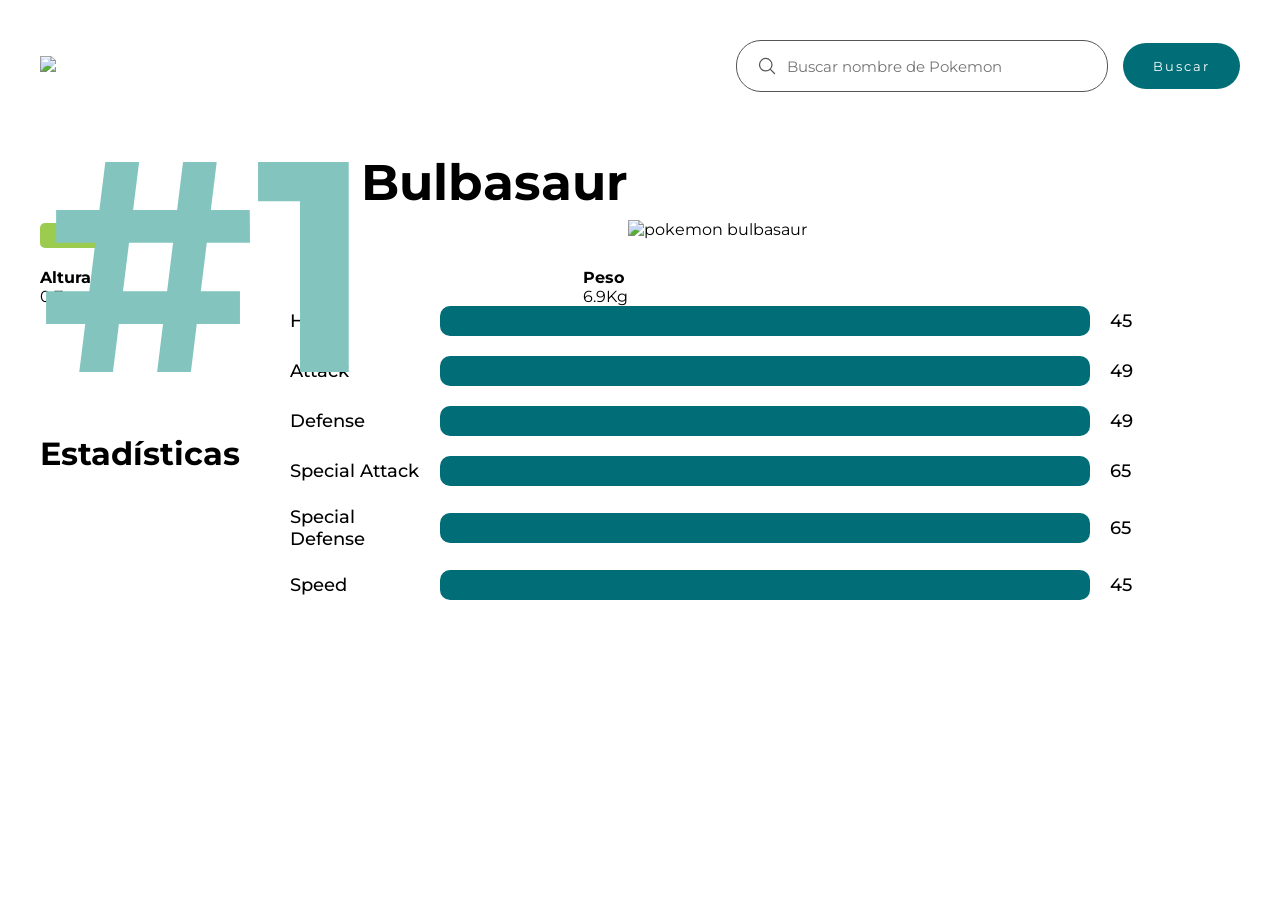
==== pokemon.html @ 8ddf7ab1 "version base de pokedex en html" ====
<!DOCTYPE html>
<html lang="en">
	<head>
		<meta charset="UTF-8" />
		<meta http-equiv="X-UA-Compatible" content="IE=edge" />
		<meta
			name="viewport"
			content="width=device-width, initial-scale=1.0"
		/>
		<title>Pokemon</title>
		<link rel="stylesheet" href="styles.css" />
	</head>
	<body>
		<header class="container">
			<a href="index.html" class="logo">
				<img src="img/pokedex_logo.png"/>
			</a>
			<form>
				<div class="form-group">
					<svg
						xmlns="http://www.w3.org/2000/svg"
						fill="none"
						viewBox="0 0 24 24"
						stroke-width="1.5"
						stroke="currentColor"
						class="icon-search"
					>
						<path
							stroke-linecap="round"
							stroke-linejoin="round"
							d="M21 21l-5.197-5.197m0 0A7.5 7.5 0 105.196 5.196a7.5 7.5 0 0010.607 10.607z"
						/>
					</svg>
					<input
						type="search"
						placeholder="Buscar nombre de Pokemon"
					/>
				</div>

				<button class="btn-search">Buscar</button>
			</form>
		</header>

		<main class="container main-pokemon">
			<div class="header-main-pokemon">
				<span class="number-pokemon">#1</span>
				<div class="container-img-pokemon">
					<img
						src="https://assets.pokemon.com/assets/cms2/img/pokedex/detail/001.png"
						alt="pokemon bulbasaur"
					/>
				</div>

				<div class="container-info-pokemon">
					<h1>Bulbasaur</h1>
					<div class="card-types">
						<span class="grass">Planta</span>
					</div>
					<div class="info-pokemon">
						<div class="group-info">
							<p>Altura</p>
							<span>0.7m</span>
						</div>
						<div class="group-info">
							<p>Peso</p>
							<span>6.9Kg</span>
						</div>
					</div>
				</div>
			</div>

			<div class="container-stats">
                <h1>Estadísticas</h1>
                <div class="stats">
                    <div class="stat-group">
                        <span>Hp</span>
                        <div class="progress-bar"></div>
                        <span class="counter-stat">45</span>
                    </div>
                    <div class="stat-group">
                        <span>Attack</span>
                        <div class="progress-bar"></div>
                        <span class="counter-stat">49</span>
                    </div>
                    <div class="stat-group">
                        <span>Defense</span>
                        <div class="progress-bar"></div>
                        <span class="counter-stat">49</span>
                    </div>
                    <div class="stat-group">
                        <span>Special Attack</span>
                        <div class="progress-bar"></div>
                        <span class="counter-stat">65</span>
                    </div>
                    <div class="stat-group">
                        <span>Special Defense</span>
                        <div class="progress-bar"></div>
                        <span class="counter-stat">65</span>
                    </div>
                    <div class="stat-group">
                        <span>Speed</span>
                        <div class="progress-bar"></div>
                        <span class="counter-stat">45</span>
                    </div>
                </div>
            </div>
		</main>
	</body>
</html>
---- styles.css ----
@import url('https://fonts.googleapis.com/css2?family=Montserrat:wght@300;500;700&display=swap');

:root{
    --color-fire: #ff7402;
	--color-grass: #9bcc50;
	--color-steel: #9eb7b8;
	--color-water: #4592c4;
	--color-psychic: #f366b9;
	--color-ground: #ab9842;
	--color-ice: #51c4e7;
	--color-flying: #3dc7ef;
	--color-ghost: #4d5b64;
	--color-normal: #a4acaf;
	--color-poison: #7e0058;
	--color-rock: #a38c21;
	--color-fighting: #d56723;
	--color-dark: #707070;
	--color-bug: #729f3f;
	--color-dragon: linear-gradient(180deg, #53a4cf 50%, #f16e57 50%);
	--color-electric: #bba909;
	--color-fairy: #fdb9e9;
	--color-shadow: #7b62a3;
	--color-unknow: #757575;

	--color-primary: #006d77;
	--color-primary-hover: #83c5be;
}

*{
    margin: 0;
    padding: 0;
    box-sizing: border-box;
}

body{
    font-family: 'Montserrat';
}

/* Globales */
.container{
    max-width: 1200px;
    margin: 0 auto;
}

/* header */

header{
    display: flex;
    align-items: center;
    justify-content: space-between;

    padding: 40px 0;
}

.logo img{
    width: 150px;
}

header form{
    display: flex;
    align-items: center;

    gap: 15px;
}

.form-group{
    display: flex;
    align-items: center;
    gap: 10px;

    border: 1px solid #555;
    padding: 15px 20px;
    border-radius: 25px;
}

.form-group input{
    font-family: inherit;
    width: 300px;
    border: none;
    outline: none;
    font-size: 15px;
}


.icon-search{
    width: 20px;
    height: 20px;
    stroke: #555;
}

.btn-search{
    border: none;
    outline: none;
    border-radius: 25px;
    font-family: inherit;
    padding: 15px 30px;
    cursor: pointer;
    letter-spacing: 2px;
    background-color: var(--color-primary);
    color: #fff;
}

.btn-search:hover{
    background-color: var(--color-primary-hover);
    color: #000;
}

/* Btn Filter */
.container-filter{
    display: flex;
}

.icon-filter{
    display: flex;
    align-items: center;
    gap: 15px;

    margin-bottom: 20px;
    cursor: pointer;
}

.icon-filter .icon{
    width: 30px;
    height: 30px;
    stroke: #555;
}

/* Card List Pokemon */
.card-list-pokemon{
    display: grid;
    grid-template-columns: repeat(4, 1fr);
    gap: 20px;
}

.card-pokemon {
    cursor: pointer;
    text-decoration: none;
}

.card-img{
    background-color: #e2e2e2;

    display: flex;
    align-items: center;
    justify-content: center;
    border-radius: 5px;
    height: 250px;
}

.card-img img{
    width: 100%;
    height: 100%;
}

.card-info{
    padding: 15px;
}

.card-info h3{
    color: #333;
}

.pokemon-id{
    display: block;
    color: #888;
    margin-bottom: 15px;
}

.card-types{
    display: flex;
    gap: 10px;
    margin-top: 10px;
}

.card-types span{
    font-size: 12px;
    padding: 5px 20px;
    border-radius: 5px;
    color: #e2e2e2;
}

/* Types of Pokemon */
.water {
	background-color: var(--color-water);
}

.grass {
	background-color: var(--color-grass);
}

.poison {
	background-color: var(--color-poison);
}

.fire {
	background-color: var(--color-fire);
}

.bug {
	background-color: var(--color-bug);
}

.dragon {
	background: var(--color-dragon);
}

.flying {
	background-color: var(--color-flying);
}

.ground {
	background-color: var(--color-ground);
}

.steel {
	background-color: var(--color-steel);
}

.psychic {
	background-color: var(--color-psychic);
}

.ice {
	background-color: var(--color-ice);
}

.ghost {
	background-color: var(--color-ghost);
}

.normal {
	background-color: var(--color-normal);
}

.rock {
	background-color: var(--color-rock);
}

.electric {
	background-color: var(--color-electric);
}

.fighting {
	background-color: var(--color-fighting);
}

.fairy {
	background-color: var(--color-fairy);
}

.dark {
	background-color: var(--color-dark);
}

/* Container Filters */
.container-filters{
    display: flex;
    justify-content: center;

    position: fixed;
    top: 0;
    left: -300px;
    width: 250px;

    color: #555;
    background-color: #f2f2f2;
    height: 100%;
    padding-top: 140px;
    transition: all .3s linear;

}

.container-filters.active{
    left: 0;
}

.filter-by-type{
    display: flex;
    flex-direction: column;

    gap: 20px;
}

.filter-by-type span{
    font-weight: 700;
    font-size: 22px;
}

.group-type{
    display: flex;
    gap: 10px;

    margin-left: 15px ;
}

.group-type label{
    cursor: pointer;
}

/* 
======================================= 
Styles of Pokemon Single Page
======================================= 
*/

.main-pokemon{
    display: flex;
    flex-direction: column;
    margin-bottom: 50px;
}

.header-main-pokemon{
    margin-top: 20px;

    display: flex;
    align-items: center;

    position: relative;
}

.number-pokemon{
    position: absolute;
    top: -70px;
    left: 0;

    font-size: 300px;
    font-weight: 700;
    color: var(--color-primary-hover);
}

.container-img-pokemon{
    order: 2;
    flex: 1;
    padding: 25px 25px 25px 0;
}

.container-img-pokemon img{
    width: 100%;
}

.container-info-pokemon{
    display: flex;
    flex-direction: column;

    order: 1;
    flex: 1;
}

.container-info-pokemon h1{
    text-align: right;
    font-size: 50px;


}

.info-pokemon{
    display: flex;
    justify-content: space-between;

    margin-top: 20px;
}

.group-info p{
    font-weight: 700;
}

/* Stats */
.container-stats{
    display: flex;
    gap: 50px;
    align-items: center;
}

.stats{
    display: flex;
    flex-direction: column;
    gap: 20px;
    flex: 1;
}

.stat-group{
    display: flex;
    align-items: center;
    gap: 20px;
}

.stat-group span{
    flex: 20%;
    font-weight: 500;
    font-size: 18px;
}

.progress-bar{
    width: 100%;
    height: 30px;
    background-color: var(--color-primary);
    border-radius: 10px;
}
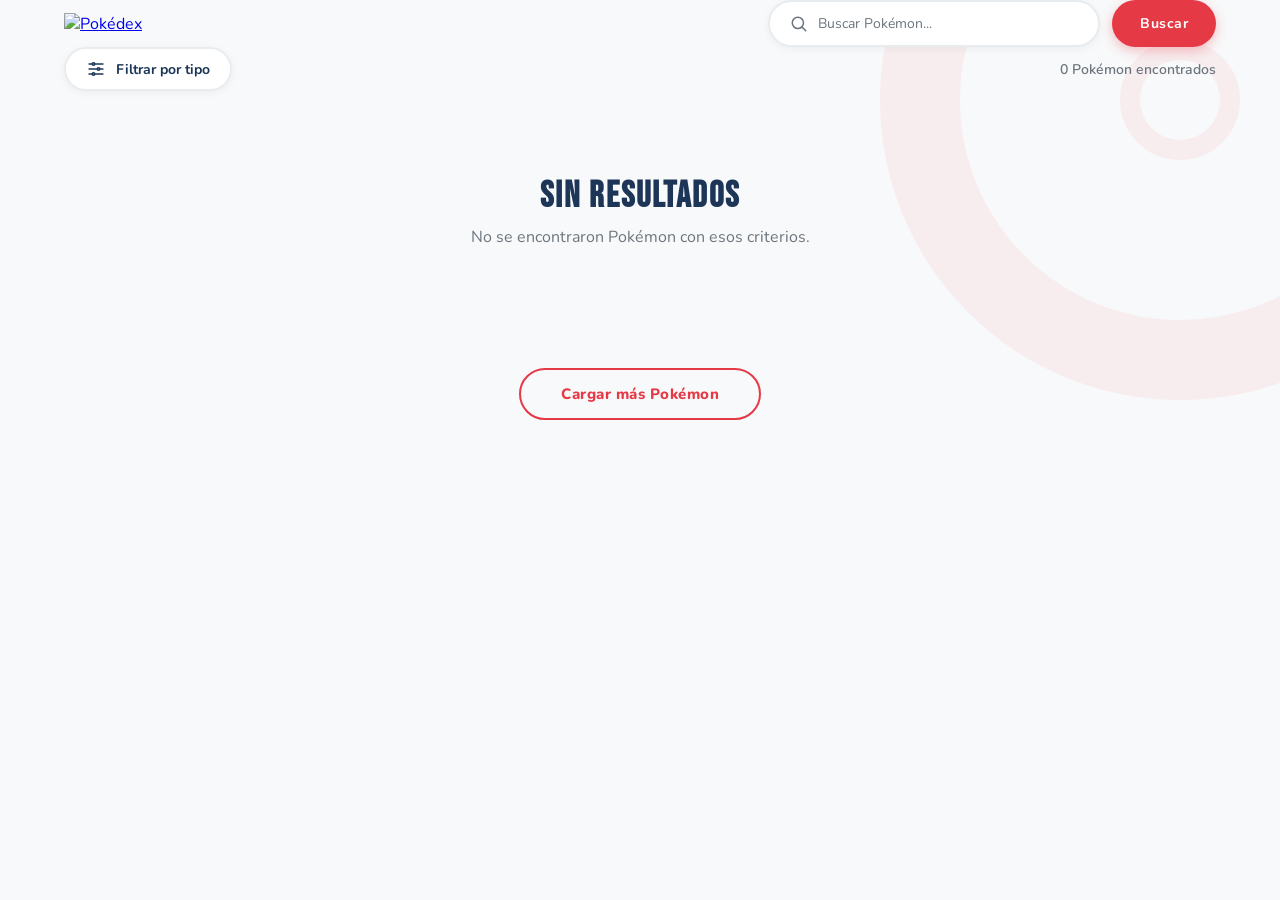
==== commit ba33908d: "feat:agregar nuevo módulo y refactorizar estructura existente añadiendo api y funcionalidades em int" ====
--- a/pokemon.html
+++ b/pokemon.html
@@ -1,109 +1,39 @@
 <!DOCTYPE html>
-<html lang="en">
-	<head>
-		<meta charset="UTF-8" />
-		<meta http-equiv="X-UA-Compatible" content="IE=edge" />
-		<meta
-			name="viewport"
-			content="width=device-width, initial-scale=1.0"
-		/>
-		<title>Pokemon</title>
-		<link rel="stylesheet" href="styles.css" />
-	</head>
-	<body>
-		<header class="container">
-			<a href="index.html" class="logo">
-				<img src="img/pokedex_logo.png"/>
-			</a>
-			<form>
-				<div class="form-group">
-					<svg
-						xmlns="http://www.w3.org/2000/svg"
-						fill="none"
-						viewBox="0 0 24 24"
-						stroke-width="1.5"
-						stroke="currentColor"
-						class="icon-search"
-					>
-						<path
-							stroke-linecap="round"
-							stroke-linejoin="round"
-							d="M21 21l-5.197-5.197m0 0A7.5 7.5 0 105.196 5.196a7.5 7.5 0 0010.607 10.607z"
-						/>
-					</svg>
-					<input
-						type="search"
-						placeholder="Buscar nombre de Pokemon"
-					/>
-				</div>
+<html lang="es">
+<head>
+    <meta charset="UTF-8" />
+    <meta name="viewport" content="width=device-width, initial-scale=1.0" />
+    <title>Pokémon</title>
+    <link rel="stylesheet" href="styles.css" />
+    <link rel="preconnect" href="https://fonts.googleapis.com">
+    <link href="https://fonts.googleapis.com/css2?family=Bebas+Neue&family=Nunito:wght@400;600;700;800&display=swap" rel="stylesheet">
+</head>
+<body class="pokemon-page">
 
-				<button class="btn-search">Buscar</button>
-			</form>
-		</header>
+    <header class="container">
+        <a href="index.html" class="logo">
+            <img src="https://raw.githubusercontent.com/PokeAPI/media/master/logo/pokeapi_256.png" alt="Pokédex" />
+        </a>
+        <a href="index.html" class="btn-back">
+            <svg xmlns="http://www.w3.org/2000/svg" fill="none" viewBox="0 0 24 24" stroke-width="2" stroke="currentColor" width="20" height="20">
+                <path stroke-linecap="round" stroke-linejoin="round" d="M10.5 19.5L3 12m0 0l7.5-7.5M3 12h18"/>
+            </svg>
+            Volver al Pokédex
+        </a>
+    </header>
 
-		<main class="container main-pokemon">
-			<div class="header-main-pokemon">
-				<span class="number-pokemon">#1</span>
-				<div class="container-img-pokemon">
-					<img
-						src="https://assets.pokemon.com/assets/cms2/img/pokedex/detail/001.png"
-						alt="pokemon bulbasaur"
-					/>
-				</div>
+    <main class="container main-pokemon" id="pokemon-detail">
+        <!-- Loading state -->
+        <div class="detail-loading">
+            <div class="skeleton-detail-img"></div>
+            <div class="skeleton-detail-info">
+                <div class="skeleton-line wide"></div>
+                <div class="skeleton-line medium"></div>
+                <div class="skeleton-line short"></div>
+            </div>
+        </div>
+    </main>
 
-				<div class="container-info-pokemon">
-					<h1>Bulbasaur</h1>
-					<div class="card-types">
-						<span class="grass">Planta</span>
-					</div>
-					<div class="info-pokemon">
-						<div class="group-info">
-							<p>Altura</p>
-							<span>0.7m</span>
-						</div>
-						<div class="group-info">
-							<p>Peso</p>
-							<span>6.9Kg</span>
-						</div>
-					</div>
-				</div>
-			</div>
-
-			<div class="container-stats">
-                <h1>Estadísticas</h1>
-                <div class="stats">
-                    <div class="stat-group">
-                        <span>Hp</span>
-                        <div class="progress-bar"></div>
-                        <span class="counter-stat">45</span>
-                    </div>
-                    <div class="stat-group">
-                        <span>Attack</span>
-                        <div class="progress-bar"></div>
-                        <span class="counter-stat">49</span>
-                    </div>
-                    <div class="stat-group">
-                        <span>Defense</span>
-                        <div class="progress-bar"></div>
-                        <span class="counter-stat">49</span>
-                    </div>
-                    <div class="stat-group">
-                        <span>Special Attack</span>
-                        <div class="progress-bar"></div>
-                        <span class="counter-stat">65</span>
-                    </div>
-                    <div class="stat-group">
-                        <span>Special Defense</span>
-                        <div class="progress-bar"></div>
-                        <span class="counter-stat">65</span>
-                    </div>
-                    <div class="stat-group">
-                        <span>Speed</span>
-                        <div class="progress-bar"></div>
-                        <span class="counter-stat">45</span>
-                    </div>
-                </div>
-            </div>
-		</main>
-	</body>
-</html>+    <script src="pokemon.js"></script>
+</body>
+</html>
--- a/styles.css
+++ b/styles.css
@@ -1,399 +1,903 @@
-@import url('https://fonts.googleapis.com/css2?family=Montserrat:wght@300;500;700&display=swap');
-
-:root{
+@import url('https://fonts.googleapis.com/css2?family=Bebas+Neue&family=Nunito:wght@400;600;700;800&display=swap');
+
+/* ============================================
+   CSS VARIABLES
+   ============================================ */
+:root {
     --color-fire: #ff7402;
-	--color-grass: #9bcc50;
-	--color-steel: #9eb7b8;
-	--color-water: #4592c4;
-	--color-psychic: #f366b9;
-	--color-ground: #ab9842;
-	--color-ice: #51c4e7;
-	--color-flying: #3dc7ef;
-	--color-ghost: #4d5b64;
-	--color-normal: #a4acaf;
-	--color-poison: #7e0058;
-	--color-rock: #a38c21;
-	--color-fighting: #d56723;
-	--color-dark: #707070;
-	--color-bug: #729f3f;
-	--color-dragon: linear-gradient(180deg, #53a4cf 50%, #f16e57 50%);
-	--color-electric: #bba909;
-	--color-fairy: #fdb9e9;
-	--color-shadow: #7b62a3;
-	--color-unknow: #757575;
-
-	--color-primary: #006d77;
-	--color-primary-hover: #83c5be;
-}
-
-*{
+    --color-grass: #78c850;
+    --color-steel: #9eb7b8;
+    --color-water: #4592c4;
+    --color-psychic: #f366b9;
+    --color-ground: #e0c068;
+    --color-ice: #51c4e7;
+    --color-flying: #3dc7ef;
+    --color-ghost: #705898;
+    --color-normal: #a4acaf;
+    --color-poison: #a040a0;
+    --color-rock: #b8a038;
+    --color-fighting: #c03028;
+    --color-dark: #705848;
+    --color-bug: #a8b820;
+    --color-dragon: #7038f8;
+    --color-electric: #f8d030;
+    --color-fairy: #ee99ac;
+    --color-shadow: #7b62a3;
+    --color-unknown: #757575;
+
+    --color-primary: #e63946;
+    --color-primary-dark: #c1121f;
+    --color-primary-light: #ff6b6b;
+    --color-accent: #1d3557;
+    --color-bg: #f8f9fa;
+    --color-card: #ffffff;
+    --color-text: #1d3557;
+    --color-text-muted: #6c757d;
+    --color-border: #e9ecef;
+
+    --radius-card: 16px;
+    --radius-badge: 20px;
+    --shadow-card: 0 4px 20px rgba(0,0,0,0.08);
+    --shadow-card-hover: 0 12px 40px rgba(0,0,0,0.16);
+    --transition: all 0.25s cubic-bezier(0.4, 0, 0.2, 1);
+}
+
+/* ============================================
+   RESET & BASE
+   ============================================ */
+* {
     margin: 0;
     padding: 0;
     box-sizing: border-box;
 }
 
-body{
-    font-family: 'Montserrat';
-}
-
-/* Globales */
-.container{
+body {
+    font-family: 'Nunito', sans-serif;
+    background-color: var(--color-bg);
+    color: var(--color-text);
+    min-height: 100vh;
+}
+
+.pokeball-bg {
+    position: fixed;
+    top: -200px;
+    right: -200px;
+    width: 600px;
+    height: 600px;
+    border-radius: 50%;
+    border: 80px solid rgba(230, 57, 70, 0.06);
+    pointer-events: none;
+    z-index: 0;
+}
+
+.pokeball-bg::after {
+    content: '';
+    position: absolute;
+    top: 50%;
+    left: 50%;
+    transform: translate(-50%, -50%);
+    width: 80px;
+    height: 80px;
+    border-radius: 50%;
+    border: 20px solid rgba(230, 57, 70, 0.06);
+}
+
+.container {
     max-width: 1200px;
     margin: 0 auto;
-}
-
-/* header */
-
-header{
+    padding: 0 24px;
+    position: relative;
+    z-index: 1;
+}
+
+/* ============================================
+   HEADER
+   ============================================ */
+header {
     display: flex;
     align-items: center;
     justify-content: space-between;
-
-    padding: 40px 0;
-}
-
-.logo img{
-    width: 150px;
-}
-
-header form{
-    display: flex;
-    align-items: center;
-
-    gap: 15px;
-}
-
-.form-group{
+    padding: 28px 24px;
+}
+
+.logo img {
+    height: 40px;
+    width: auto;
+}
+
+.search-wrapper {
+    display: flex;
+    align-items: center;
+    gap: 12px;
+}
+
+.form-group {
     display: flex;
     align-items: center;
     gap: 10px;
-
-    border: 1px solid #555;
-    padding: 15px 20px;
-    border-radius: 25px;
-}
-
-.form-group input{
-    font-family: inherit;
-    width: 300px;
+    background: var(--color-card);
+    border: 2px solid var(--color-border);
+    padding: 12px 20px;
+    border-radius: 50px;
+    transition: var(--transition);
+    box-shadow: 0 2px 8px rgba(0,0,0,0.05);
+}
+
+.form-group:focus-within {
+    border-color: var(--color-primary);
+    box-shadow: 0 0 0 4px rgba(230, 57, 70, 0.1);
+}
+
+.form-group input {
+    font-family: 'Nunito', sans-serif;
+    width: 260px;
     border: none;
     outline: none;
-    font-size: 15px;
-}
-
-
-.icon-search{
+    font-size: 14px;
+    font-weight: 600;
+    color: var(--color-text);
+    background: transparent;
+}
+
+.form-group input::placeholder {
+    color: var(--color-text-muted);
+    font-weight: 400;
+}
+
+.icon-search {
+    width: 18px;
+    height: 18px;
+    stroke: var(--color-text-muted);
+    flex-shrink: 0;
+}
+
+.btn-search {
+    border: none;
+    outline: none;
+    border-radius: 50px;
+    font-family: 'Nunito', sans-serif;
+    font-weight: 700;
+    font-size: 14px;
+    padding: 14px 28px;
+    cursor: pointer;
+    letter-spacing: 0.5px;
+    background-color: var(--color-primary);
+    color: #fff;
+    transition: var(--transition);
+    box-shadow: 0 4px 12px rgba(230, 57, 70, 0.3);
+}
+
+.btn-search:hover {
+    background-color: var(--color-primary-dark);
+    transform: translateY(-1px);
+    box-shadow: 0 6px 20px rgba(230, 57, 70, 0.4);
+}
+
+.btn-search:active {
+    transform: translateY(0);
+}
+
+/* Back button */
+.btn-back {
+    display: flex;
+    align-items: center;
+    gap: 8px;
+    text-decoration: none;
+    color: var(--color-text-muted);
+    font-weight: 700;
+    font-size: 14px;
+    padding: 10px 20px;
+    border-radius: 50px;
+    border: 2px solid var(--color-border);
+    transition: var(--transition);
+    background: var(--color-card);
+}
+
+.btn-back:hover {
+    color: var(--color-primary);
+    border-color: var(--color-primary);
+    transform: translateX(-3px);
+}
+
+/* ============================================
+   TOOLBAR
+   ============================================ */
+.toolbar {
+    display: flex;
+    align-items: center;
+    justify-content: space-between;
+    margin-bottom: 24px;
+}
+
+.icon-filter {
+    display: flex;
+    align-items: center;
+    gap: 10px;
+    cursor: pointer;
+    padding: 10px 20px;
+    border-radius: 50px;
+    background: var(--color-card);
+    border: 2px solid var(--color-border);
+    font-weight: 700;
+    font-size: 14px;
+    color: var(--color-text);
+    transition: var(--transition);
+    box-shadow: 0 2px 8px rgba(0,0,0,0.05);
+}
+
+.icon-filter:hover {
+    border-color: var(--color-primary);
+    color: var(--color-primary);
+}
+
+.icon-filter .icon {
     width: 20px;
     height: 20px;
-    stroke: #555;
-}
-
-.btn-search{
-    border: none;
-    outline: none;
-    border-radius: 25px;
-    font-family: inherit;
-    padding: 15px 30px;
-    cursor: pointer;
-    letter-spacing: 2px;
-    background-color: var(--color-primary);
-    color: #fff;
-}
-
-.btn-search:hover{
-    background-color: var(--color-primary-hover);
-    color: #000;
-}
-
-/* Btn Filter */
-.container-filter{
-    display: flex;
-}
-
-.icon-filter{
-    display: flex;
-    align-items: center;
-    gap: 15px;
-
-    margin-bottom: 20px;
-    cursor: pointer;
-}
-
-.icon-filter .icon{
-    width: 30px;
-    height: 30px;
-    stroke: #555;
-}
-
-/* Card List Pokemon */
-.card-list-pokemon{
+    stroke: currentColor;
+}
+
+.results-count {
+    font-size: 14px;
+    font-weight: 600;
+    color: var(--color-text-muted);
+}
+
+/* ============================================
+   POKEMON CARDS
+   ============================================ */
+.card-list-pokemon {
     display: grid;
     grid-template-columns: repeat(4, 1fr);
     gap: 20px;
+    padding-bottom: 40px;
 }
 
 .card-pokemon {
     cursor: pointer;
     text-decoration: none;
-}
-
-.card-img{
-    background-color: #e2e2e2;
-
+    background: var(--color-card);
+    border-radius: var(--radius-card);
+    overflow: hidden;
+    box-shadow: var(--shadow-card);
+    transition: var(--transition);
+    border: 2px solid transparent;
+    display: block;
+    animation: fadeInUp 0.4s ease both;
+}
+
+.card-pokemon:hover {
+    transform: translateY(-6px);
+    box-shadow: var(--shadow-card-hover);
+    border-color: var(--color-primary);
+}
+
+@keyframes fadeInUp {
+    from { opacity: 0; transform: translateY(20px); }
+    to   { opacity: 1; transform: translateY(0); }
+}
+
+.card-img {
+    background: linear-gradient(135deg, #f8f9fa 0%, #e9ecef 100%);
     display: flex;
     align-items: center;
     justify-content: center;
-    border-radius: 5px;
-    height: 250px;
-}
-
-.card-img img{
-    width: 100%;
-    height: 100%;
-}
-
-.card-info{
-    padding: 15px;
-}
-
-.card-info h3{
-    color: #333;
-}
-
-.pokemon-id{
+    height: 180px;
+    position: relative;
+    overflow: hidden;
+}
+
+.card-img::before {
+    content: '';
+    position: absolute;
+    bottom: -30px;
+    right: -30px;
+    width: 120px;
+    height: 120px;
+    border-radius: 50%;
+    border: 25px solid rgba(0,0,0,0.04);
+}
+
+.card-img img {
+    width: 130px;
+    height: 130px;
+    object-fit: contain;
+    transition: var(--transition);
+    position: relative;
+    z-index: 1;
+    filter: drop-shadow(0 8px 16px rgba(0,0,0,0.12));
+}
+
+.card-pokemon:hover .card-img img {
+    transform: scale(1.1) translateY(-4px);
+}
+
+.card-info {
+    padding: 16px;
+}
+
+.pokemon-id {
     display: block;
-    color: #888;
-    margin-bottom: 15px;
-}
-
-.card-types{
-    display: flex;
-    gap: 10px;
-    margin-top: 10px;
-}
-
-.card-types span{
+    color: var(--color-text-muted);
     font-size: 12px;
-    padding: 5px 20px;
-    border-radius: 5px;
-    color: #e2e2e2;
-}
-
-/* Types of Pokemon */
-.water {
-	background-color: var(--color-water);
-}
-
-.grass {
-	background-color: var(--color-grass);
-}
-
-.poison {
-	background-color: var(--color-poison);
-}
-
-.fire {
-	background-color: var(--color-fire);
-}
-
-.bug {
-	background-color: var(--color-bug);
-}
-
-.dragon {
-	background: var(--color-dragon);
-}
-
-.flying {
-	background-color: var(--color-flying);
-}
-
-.ground {
-	background-color: var(--color-ground);
-}
-
-.steel {
-	background-color: var(--color-steel);
-}
-
-.psychic {
-	background-color: var(--color-psychic);
-}
-
-.ice {
-	background-color: var(--color-ice);
-}
-
-.ghost {
-	background-color: var(--color-ghost);
-}
-
-.normal {
-	background-color: var(--color-normal);
-}
-
-.rock {
-	background-color: var(--color-rock);
-}
-
-.electric {
-	background-color: var(--color-electric);
-}
-
-.fighting {
-	background-color: var(--color-fighting);
-}
-
-.fairy {
-	background-color: var(--color-fairy);
-}
-
-.dark {
-	background-color: var(--color-dark);
-}
-
-/* Container Filters */
-.container-filters{
-    display: flex;
-    justify-content: center;
-
+    font-weight: 700;
+    letter-spacing: 1px;
+    margin-bottom: 4px;
+}
+
+.card-info h3 {
+    color: var(--color-text);
+    font-size: 16px;
+    font-weight: 800;
+    text-transform: capitalize;
+    margin-bottom: 10px;
+}
+
+.card-types {
+    display: flex;
+    gap: 6px;
+    flex-wrap: wrap;
+}
+
+.card-types span {
+    font-size: 11px;
+    font-weight: 700;
+    padding: 4px 12px;
+    border-radius: var(--radius-badge);
+    color: #fff;
+    text-transform: capitalize;
+    letter-spacing: 0.3px;
+    text-shadow: 0 1px 2px rgba(0,0,0,0.2);
+}
+
+/* ============================================
+   SKELETON LOADING
+   ============================================ */
+@keyframes shimmer {
+    0%   { background-position: -400px 0; }
+    100% { background-position: 400px 0; }
+}
+
+.skeleton-card {
+    background: var(--color-card);
+    border-radius: var(--radius-card);
+    overflow: hidden;
+    box-shadow: var(--shadow-card);
+    height: 260px;
+    position: relative;
+}
+
+.skeleton-card::after {
+    content: '';
+    position: absolute;
+    inset: 0;
+    background: linear-gradient(90deg, #f0f0f0 25%, #e0e0e0 50%, #f0f0f0 75%);
+    background-size: 800px 100%;
+    animation: shimmer 1.5s infinite;
+}
+
+/* ============================================
+   FILTER SIDEBAR
+   ============================================ */
+.container-filters {
     position: fixed;
     top: 0;
-    left: -300px;
-    width: 250px;
-
-    color: #555;
-    background-color: #f2f2f2;
+    left: -320px;
+    width: 280px;
     height: 100%;
-    padding-top: 140px;
-    transition: all .3s linear;
-
-}
-
-.container-filters.active{
+    background: var(--color-card);
+    z-index: 1000;
+    padding: 100px 24px 24px;
+    box-shadow: 4px 0 30px rgba(0,0,0,0.12);
+    transition: left 0.3s cubic-bezier(0.4, 0, 0.2, 1);
+    overflow-y: auto;
+}
+
+.container-filters.active {
     left: 0;
 }
 
-.filter-by-type{
+.overlay {
+    position: fixed;
+    inset: 0;
+    background: rgba(0,0,0,0.4);
+    z-index: 999;
+    opacity: 0;
+    pointer-events: none;
+    transition: opacity 0.3s ease;
+}
+
+.overlay.active {
+    opacity: 1;
+    pointer-events: all;
+}
+
+.filter-header {
+    display: flex;
+    align-items: center;
+    justify-content: space-between;
+    margin-bottom: 24px;
+}
+
+.filter-header span {
+    font-family: 'Bebas Neue', sans-serif;
+    font-size: 28px;
+    letter-spacing: 2px;
+    color: var(--color-text);
+}
+
+.btn-clear-filters {
+    border: none;
+    background: none;
+    color: var(--color-primary);
+    font-family: 'Nunito', sans-serif;
+    font-weight: 700;
+    font-size: 13px;
+    cursor: pointer;
+    padding: 6px 12px;
+    border-radius: 20px;
+    transition: var(--transition);
+}
+
+.btn-clear-filters:hover {
+    background: rgba(230, 57, 70, 0.1);
+}
+
+.filter-by-type {
     display: flex;
     flex-direction: column;
-
-    gap: 20px;
-}
-
-.filter-by-type span{
-    font-weight: 700;
-    font-size: 22px;
-}
-
-.group-type{
+    gap: 8px;
+}
+
+.group-type {
+    display: flex;
+    align-items: center;
+    gap: 12px;
+    padding: 8px 12px;
+    border-radius: 10px;
+    cursor: pointer;
+    transition: var(--transition);
+}
+
+.group-type:hover {
+    background: var(--color-bg);
+}
+
+.group-type input[type="checkbox"] {
+    width: 18px;
+    height: 18px;
+    accent-color: var(--color-primary);
+    cursor: pointer;
+}
+
+.group-type label {
+    cursor: pointer;
+    font-weight: 600;
+    font-size: 14px;
+    color: var(--color-text);
+    display: flex;
+    align-items: center;
+    gap: 8px;
+}
+
+.type-dot {
+    width: 12px;
+    height: 12px;
+    border-radius: 50%;
+    display: inline-block;
+}
+
+/* ============================================
+   LOAD MORE BUTTON
+   ============================================ */
+.load-more-wrapper {
+    display: flex;
+    justify-content: center;
+    padding: 20px 0 60px;
+}
+
+.btn-load-more {
+    border: 2px solid var(--color-primary);
+    background: transparent;
+    color: var(--color-primary);
+    font-family: 'Nunito', sans-serif;
+    font-weight: 800;
+    font-size: 15px;
+    padding: 14px 40px;
+    border-radius: 50px;
+    cursor: pointer;
+    transition: var(--transition);
+    letter-spacing: 0.5px;
+}
+
+.btn-load-more:hover {
+    background: var(--color-primary);
+    color: white;
+    box-shadow: 0 6px 20px rgba(230, 57, 70, 0.35);
+    transform: translateY(-2px);
+}
+
+/* ============================================
+   POKEMON TYPE COLORS
+   ============================================ */
+.water      { background-color: var(--color-water); }
+.grass      { background-color: var(--color-grass); }
+.poison     { background-color: var(--color-poison); }
+.fire       { background-color: var(--color-fire); }
+.bug        { background-color: var(--color-bug); }
+.flying     { background-color: var(--color-flying); }
+.ground     { background-color: var(--color-ground); color: #555 !important; text-shadow: none !important; }
+.steel      { background-color: var(--color-steel); color: #555 !important; text-shadow: none !important; }
+.psychic    { background-color: var(--color-psychic); }
+.ice        { background-color: var(--color-ice); }
+.ghost      { background-color: var(--color-ghost); }
+.normal     { background-color: var(--color-normal); }
+.rock       { background-color: var(--color-rock); }
+.electric   { background-color: var(--color-electric); color: #555 !important; text-shadow: none !important; }
+.fighting   { background-color: var(--color-fighting); }
+.fairy      { background-color: var(--color-fairy); color: #555 !important; text-shadow: none !important; }
+.dark       { background-color: var(--color-dark); }
+.dragon     { background-color: var(--color-dragon); }
+.shadow     { background-color: var(--color-shadow); }
+
+/* ============================================
+   POKEMON DETAIL PAGE
+   ============================================ */
+.pokemon-page {
+    background: var(--color-bg);
+}
+
+.main-pokemon {
+    margin-top: 20px;
+    margin-bottom: 60px;
+}
+
+/* Hero section */
+.pokemon-hero {
+    position: relative;
+    border-radius: 24px;
+    padding: 60px 48px 48px;
+    margin-bottom: 32px;
+    overflow: hidden;
+    display: flex;
+    align-items: center;
+    gap: 40px;
+    min-height: 380px;
+}
+
+.pokemon-hero-bg {
+    position: absolute;
+    inset: 0;
+    opacity: 0.15;
+    background-size: cover;
+}
+
+.pokemon-hero-ball {
+    position: absolute;
+    right: -80px;
+    bottom: -80px;
+    width: 380px;
+    height: 380px;
+    border-radius: 50%;
+    border: 60px solid rgba(255,255,255,0.15);
+    pointer-events: none;
+}
+
+.pokemon-hero-ball::after {
+    content: '';
+    position: absolute;
+    top: 50%;
+    left: 50%;
+    transform: translate(-50%, -50%);
+    width: 60px;
+    height: 60px;
+    border-radius: 50%;
+    background: rgba(255,255,255,0.2);
+}
+
+.pokemon-img-wrapper {
+    flex-shrink: 0;
+    position: relative;
+    z-index: 1;
+}
+
+.pokemon-img-wrapper img {
+    width: 280px;
+    height: 280px;
+    object-fit: contain;
+    filter: drop-shadow(0 20px 40px rgba(0,0,0,0.25));
+    animation: floatPokemon 3s ease-in-out infinite;
+}
+
+@keyframes floatPokemon {
+    0%, 100% { transform: translateY(0); }
+    50%       { transform: translateY(-12px); }
+}
+
+.pokemon-hero-info {
+    flex: 1;
+    position: relative;
+    z-index: 1;
+    color: white;
+}
+
+.pokemon-number {
+    font-family: 'Bebas Neue', sans-serif;
+    font-size: 20px;
+    letter-spacing: 3px;
+    opacity: 0.8;
+    margin-bottom: 8px;
+    display: block;
+}
+
+.pokemon-hero-info h1 {
+    font-family: 'Bebas Neue', sans-serif;
+    font-size: 72px;
+    line-height: 1;
+    letter-spacing: 2px;
+    text-transform: capitalize;
+    text-shadow: 0 4px 20px rgba(0,0,0,0.2);
+    margin-bottom: 20px;
+}
+
+.pokemon-hero-types {
     display: flex;
     gap: 10px;
-
-    margin-left: 15px ;
-}
-
-.group-type label{
-    cursor: pointer;
-}
-
-/* 
-======================================= 
-Styles of Pokemon Single Page
-======================================= 
-*/
-
-.main-pokemon{
+    margin-bottom: 32px;
+}
+
+.pokemon-hero-types span {
+    font-size: 13px;
+    font-weight: 700;
+    padding: 6px 18px;
+    border-radius: 20px;
+    background: rgba(255,255,255,0.25);
+    color: white;
+    text-transform: capitalize;
+    backdrop-filter: blur(4px);
+    border: 1px solid rgba(255,255,255,0.3);
+}
+
+.pokemon-meta {
+    display: flex;
+    gap: 32px;
+}
+
+.pokemon-meta-item {
     display: flex;
     flex-direction: column;
-    margin-bottom: 50px;
-}
-
-.header-main-pokemon{
+    gap: 4px;
+}
+
+.pokemon-meta-item .label {
+    font-size: 12px;
+    font-weight: 700;
+    opacity: 0.7;
+    text-transform: uppercase;
+    letter-spacing: 1px;
+}
+
+.pokemon-meta-item .value {
+    font-size: 18px;
+    font-weight: 800;
+}
+
+/* Navigation between Pokémon */
+.pokemon-nav {
+    display: flex;
+    justify-content: space-between;
+    gap: 16px;
+    margin-bottom: 32px;
+}
+
+.pokemon-nav-btn {
+    display: flex;
+    align-items: center;
+    gap: 12px;
+    text-decoration: none;
+    background: var(--color-card);
+    border: 2px solid var(--color-border);
+    border-radius: 16px;
+    padding: 16px 24px;
+    flex: 1;
+    transition: var(--transition);
+    box-shadow: var(--shadow-card);
+    color: var(--color-text);
+}
+
+.pokemon-nav-btn:hover {
+    border-color: var(--color-primary);
+    transform: translateY(-3px);
+    box-shadow: var(--shadow-card-hover);
+}
+
+.pokemon-nav-btn.prev { flex-direction: row; }
+.pokemon-nav-btn.next { flex-direction: row-reverse; text-align: right; }
+
+.pokemon-nav-btn img {
+    width: 60px;
+    height: 60px;
+    object-fit: contain;
+}
+
+.pokemon-nav-btn .nav-info .nav-label {
+    font-size: 11px;
+    font-weight: 700;
+    color: var(--color-text-muted);
+    text-transform: uppercase;
+    letter-spacing: 1px;
+}
+
+.pokemon-nav-btn .nav-info .nav-name {
+    font-size: 15px;
+    font-weight: 800;
+    text-transform: capitalize;
+}
+
+/* Stats section */
+.section-title {
+    font-family: 'Bebas Neue', sans-serif;
+    font-size: 32px;
+    letter-spacing: 2px;
+    color: var(--color-text);
+    margin-bottom: 20px;
+}
+
+.container-stats {
+    background: var(--color-card);
+    border-radius: 20px;
+    padding: 32px;
+    box-shadow: var(--shadow-card);
+}
+
+.stats {
+    display: flex;
+    flex-direction: column;
+    gap: 16px;
+}
+
+.stat-group {
+    display: grid;
+    grid-template-columns: 140px 1fr 50px;
+    align-items: center;
+    gap: 16px;
+}
+
+.stat-group .stat-name {
+    font-weight: 700;
+    font-size: 13px;
+    color: var(--color-text-muted);
+    text-transform: uppercase;
+    letter-spacing: 0.5px;
+}
+
+.progress-bar-wrapper {
+    background: var(--color-border);
+    border-radius: 10px;
+    height: 10px;
+    overflow: hidden;
+}
+
+.progress-bar {
+    height: 100%;
+    border-radius: 10px;
+    width: 0%;
+    transition: width 1s cubic-bezier(0.4, 0, 0.2, 1);
+}
+
+.stat-value {
+    font-weight: 800;
+    font-size: 15px;
+    color: var(--color-text);
+    text-align: right;
+}
+
+/* Abilities section */
+.abilities-section {
+    margin-top: 32px;
+    background: var(--color-card);
+    border-radius: 20px;
+    padding: 32px;
+    box-shadow: var(--shadow-card);
+}
+
+.abilities-list {
+    display: flex;
+    gap: 12px;
+    flex-wrap: wrap;
+}
+
+.ability-badge {
+    padding: 8px 20px;
+    border-radius: 20px;
+    background: var(--color-bg);
+    border: 2px solid var(--color-border);
+    font-weight: 700;
+    font-size: 14px;
+    text-transform: capitalize;
+    color: var(--color-text);
+}
+
+.ability-badge.hidden {
+    border-style: dashed;
+    color: var(--color-text-muted);
+}
+
+/* Detail Skeleton */
+.detail-loading {
+    display: flex;
+    gap: 40px;
     margin-top: 20px;
-
-    display: flex;
-    align-items: center;
-
-    position: relative;
-}
-
-.number-pokemon{
-    position: absolute;
-    top: -70px;
-    left: 0;
-
-    font-size: 300px;
-    font-weight: 700;
-    color: var(--color-primary-hover);
-}
-
-.container-img-pokemon{
-    order: 2;
+}
+
+.skeleton-detail-img {
+    width: 300px;
+    height: 300px;
+    border-radius: 16px;
+    background: linear-gradient(90deg, #f0f0f0 25%, #e0e0e0 50%, #f0f0f0 75%);
+    background-size: 800px 100%;
+    animation: shimmer 1.5s infinite;
+    flex-shrink: 0;
+}
+
+.skeleton-detail-info {
     flex: 1;
-    padding: 25px 25px 25px 0;
-}
-
-.container-img-pokemon img{
-    width: 100%;
-}
-
-.container-info-pokemon{
     display: flex;
     flex-direction: column;
-
-    order: 1;
-    flex: 1;
-}
-
-.container-info-pokemon h1{
-    text-align: right;
-    font-size: 50px;
-
-
-}
-
-.info-pokemon{
-    display: flex;
-    justify-content: space-between;
-
-    margin-top: 20px;
-}
-
-.group-info p{
-    font-weight: 700;
-}
-
-/* Stats */
-.container-stats{
-    display: flex;
-    gap: 50px;
-    align-items: center;
-}
-
-.stats{
-    display: flex;
-    flex-direction: column;
-    gap: 20px;
-    flex: 1;
-}
-
-.stat-group{
-    display: flex;
-    align-items: center;
-    gap: 20px;
-}
-
-.stat-group span{
-    flex: 20%;
-    font-weight: 500;
-    font-size: 18px;
-}
-
-.progress-bar{
-    width: 100%;
-    height: 30px;
-    background-color: var(--color-primary);
-    border-radius: 10px;
-}
-
+    gap: 16px;
+    padding-top: 20px;
+}
+
+.skeleton-line {
+    height: 20px;
+    border-radius: 8px;
+    background: linear-gradient(90deg, #f0f0f0 25%, #e0e0e0 50%, #f0f0f0 75%);
+    background-size: 800px 100%;
+    animation: shimmer 1.5s infinite;
+}
+
+.skeleton-line.wide   { width: 80%; height: 40px; }
+.skeleton-line.medium { width: 50%; }
+.skeleton-line.short  { width: 30%; }
+
+/* ============================================
+   NO RESULTS
+   ============================================ */
+.no-results {
+    grid-column: 1 / -1;
+    text-align: center;
+    padding: 60px 20px;
+    color: var(--color-text-muted);
+}
+
+.no-results h3 {
+    font-family: 'Bebas Neue', sans-serif;
+    font-size: 36px;
+    letter-spacing: 2px;
+    margin-bottom: 8px;
+    color: var(--color-text);
+}
+
+/* ============================================
+   RESPONSIVE
+   ============================================ */
+@media (max-width: 1024px) {
+    .card-list-pokemon { grid-template-columns: repeat(3, 1fr); }
+}
+
+@media (max-width: 768px) {
+    header { flex-direction: column; gap: 16px; padding: 20px 16px; }
+    .form-group input { width: 180px; }
+    .card-list-pokemon { grid-template-columns: repeat(2, 1fr); }
+    .pokemon-hero { flex-direction: column; padding: 40px 24px; text-align: center; }
+    .pokemon-hero-info h1 { font-size: 48px; }
+    .pokemon-img-wrapper img { width: 200px; height: 200px; }
+    .pokemon-meta { justify-content: center; }
+    .pokemon-hero-types { justify-content: center; }
+    .stat-group { grid-template-columns: 100px 1fr 40px; }
+}
+
+@media (max-width: 480px) {
+    .card-list-pokemon { grid-template-columns: repeat(2, 1fr); gap: 12px; }
+    .card-img { height: 140px; }
+    .pokemon-nav { flex-direction: column; }
+}
